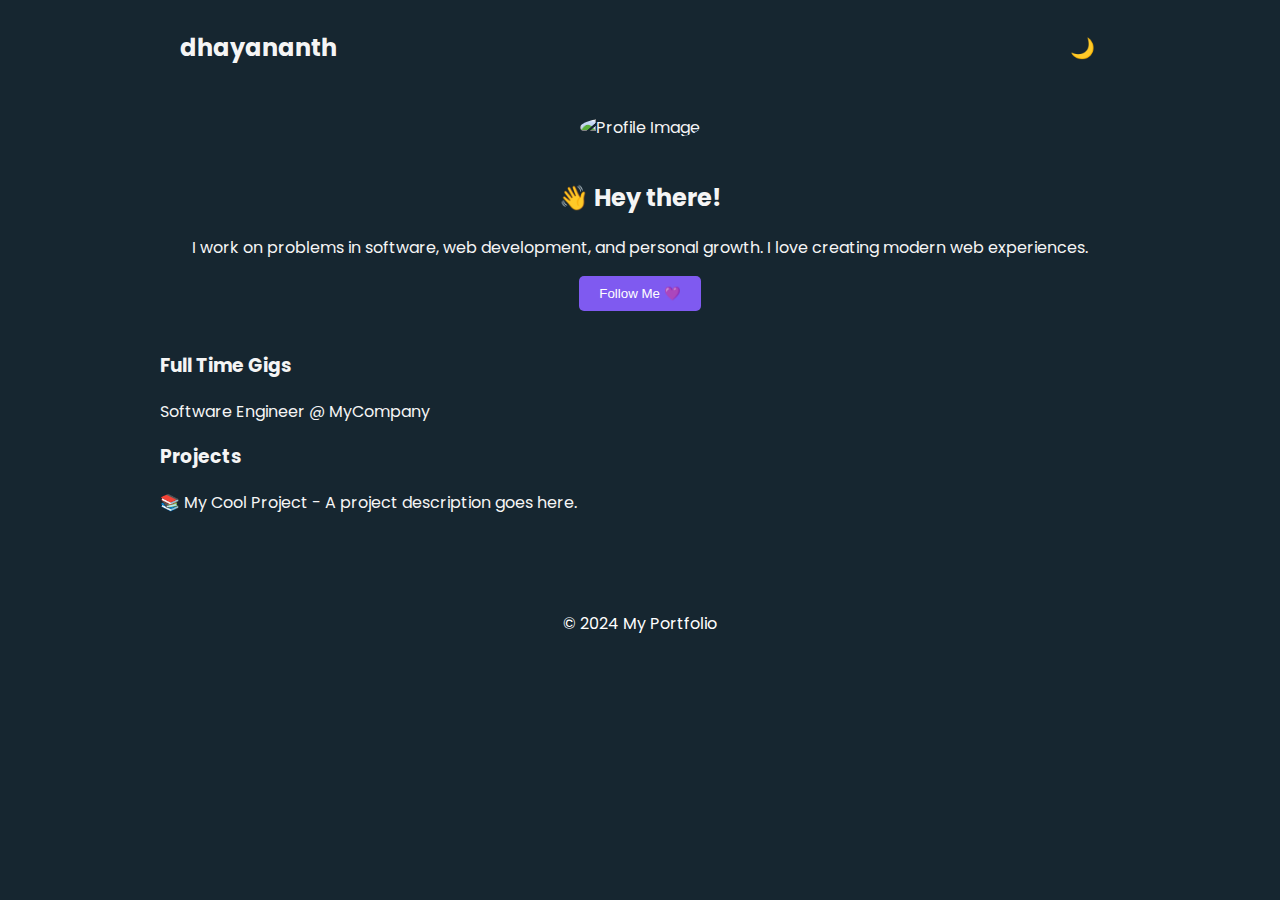
==== index.html @ 0efe6bfe "initial commit" ====
<!DOCTYPE html>
<html lang="en">
  <head>
    <meta charset="UTF-8" />
    <meta name="viewport" content="width=device-width, initial-scale=1.0" />
    <meta http-equiv="X-UA-Compatible" content="IE=edge" />
    <title>dhayananth</title>
    <link rel="preconnect" href="https://fonts.googleapis.com">
<link rel="preconnect" href="https://fonts.gstatic.com" crossorigin>
<link href="https://fonts.googleapis.com/css2?family=Poppins:ital,wght@0,100;0,200;0,300;0,400;0,500;0,600;0,700;0,800;0,900;1,100;1,200;1,300;1,400;1,500;1,600;1,700;1,800;1,900&display=swap" rel="stylesheet">
    <link rel="stylesheet" href="style.css" />
  </head>
  <body class="dark-mode">
    <div class="container">
      <nav>

          <div class="logo">
            <h1>dhayananth</h1>
          </div>
    

          <div class="nav-links" id="navLinks">
            <!-- <a href="#">Blog</a>
            <a href="#">Guestbook</a> -->
          </div>

          <div class="theme-hamburger">
            <button id="theme-toggle">🌙</button>
            <div class="hamburger" id="hamburger">
              <span></span>
              <span></span>
              <span></span>
            </div>

 
      </nav>

      <section class="intro">
        <img
          src="your-profile-image.jpg"
          alt="Profile Image"
          class="profile-img"
        />
        <h2>👋 Hey there!</h2>
        <p>
          I work on problems in software, web development, and personal growth.
          I love creating modern web experiences.
        </p>
        <button class="follow-btn">Follow Me 💜</button>
      </section>

      <section class="content">
        <h3>Full Time Gigs</h3>
        <p>Software Engineer @ MyCompany</p>

        <h3>Projects</h3>
        <p>📚 My Cool Project - A project description goes here.</p>
      </section>
    </div>

    <footer>
      <p>&copy; 2024 My Portfolio</p>
    </footer>

    <script src="script.js"></script>
  </body>
</html>
---- style.css ----
/* Base Styles */
:root {
    --background-color-light: #cadbe8;
    --text-color-light: #333;
    --background-color-dark:#162630;
    --text-color-dark: #f5f5f5;
    --accent-color: #7f5af0;
    
}


body {
    margin: 0;
    font-family: "Poppins", sans-serif;
  font-weight: 400;
  font-style: normal;
    transition: background-color 0.3s, color 0.3s;
}

.container {
    max-width: 960px;
    margin: 0 auto;
    padding: 20px;
}

/* General styling for the nav */
nav {
    display: flex;
    justify-content: space-between;
    align-items: center;
    padding: 10px 20px; /* Add some padding for better spacing */
}

.logo h1 {
    font-size: 1.5rem; /* Adjust font size */
    font-weight: bold;
    margin: 0; /* Remove default margins */
}

.nav-links {
    display: flex;
    align-items: center;
}

.nav-links a {
    margin-right: 20px; /* Space between links */
    color: inherit;
    text-decoration: none;
    font-weight: bold; /* Adjust font-weight */
}

/* Theme Toggle Button */
#theme-toggle {
    background: none;
    border: none;
    font-size: 20px;
    cursor: pointer;
    padding: 5px; /* Add padding for better touch area */
    color: inherit; /* Inherit the color for both themes */
    transition: color 0.3s;
}

/* Responsive Adjustments */
@media (max-width: 768px) {
    .nav-links {
        display: none;
        flex-direction: column;
        position: absolute;
        top: 50px;
        right: 0;
        background-color: #fff;
        padding: 20px;
        box-shadow: 0 2px 10px rgba(0, 0, 0, 0.1);
    }

    /* Show the hamburger icon */
    .hamburger {
        display: flex;
    }

    /* When the nav-links are shown */
    .nav-links.show {
        display: flex;
    }
}

.theme-hamburger {
    display: flex;
    align-items: center;
    gap: 10px; /* Space between theme toggle and hamburger */
}


/* Hamburger styling */
.hamburger {
    display: none;
    flex-direction: column;
    cursor: pointer;
    gap: 5px;
}

.hamburger span {
    width: 25px;
    height: 3px;
    background-color: #333;
}

/* Theme Toggle Button */
#theme-toggle {
    background: none;
    border: none;
    font-size: 20px;
    cursor: pointer;
    transition: color 0.3s;
}

/* Hide nav links on mobile */
@media (max-width: 768px) {
    .nav-links {
        display: none;
        flex-direction: column;
        position: absolute;
        top: 50px;
        right: 0;
        background-color: #fff;
        padding: 20px;
        box-shadow: 0 2px 10px rgba(0, 0, 0, 0.1);
    }

    /* Show the hamburger icon */
    .hamburger {
        display: flex;
    }

    /* When the nav-links are shown */
    .nav-links.show {
        display: flex;
    }
}

/* Nav Links for Mobile */
@media (max-width: 768px) {
    .nav-links a {
        display: block;
        margin-bottom: 10px;
    }

    .container {
        padding: 10px;
    }
}

/* Intro section */
.intro {
    text-align: center;
    margin: 40px 0;
}

.profile-img {
    width: 120px;
    height: 120px;
    border-radius: 50%;
    margin-bottom: 20px;
}

.follow-btn {
    padding: 10px 20px;
    background-color: var(--accent-color);
    border: none;
    border-radius: 5px;
    color: white;
    cursor: pointer;
    transition: background-color 0.3s;
}

.follow-btn:hover {
    background-color: #6243c2;
}

.content {
    margin: 40px 0;
}

footer {
    text-align: center;
    padding: 20px 0;
    background-color: var(--background-color-dark);
    color: white;
}

/* Define default theme colors */
body.light-mode {
    background-color: var(--background-color-light);
    color: var(--text-color-light);
}

body.dark-mode {
    background-color: var(--background-color-dark);
    color: var(--text-color-dark);
}

/* Theme Toggle Styles */
body.light-mode #theme-toggle {
    color: var(--text-color-light);
}

body.dark-mode #theme-toggle {
    color: var(--text-color-dark);
}

/* Responsive */
@media (max-width: 768px) {
    .theme-hamburger {
        gap: 10px;
    }

    .container {
        padding: 10px;
    }

    .nav-links a {
        display: block;
        margin-bottom: 10px;
    }
}
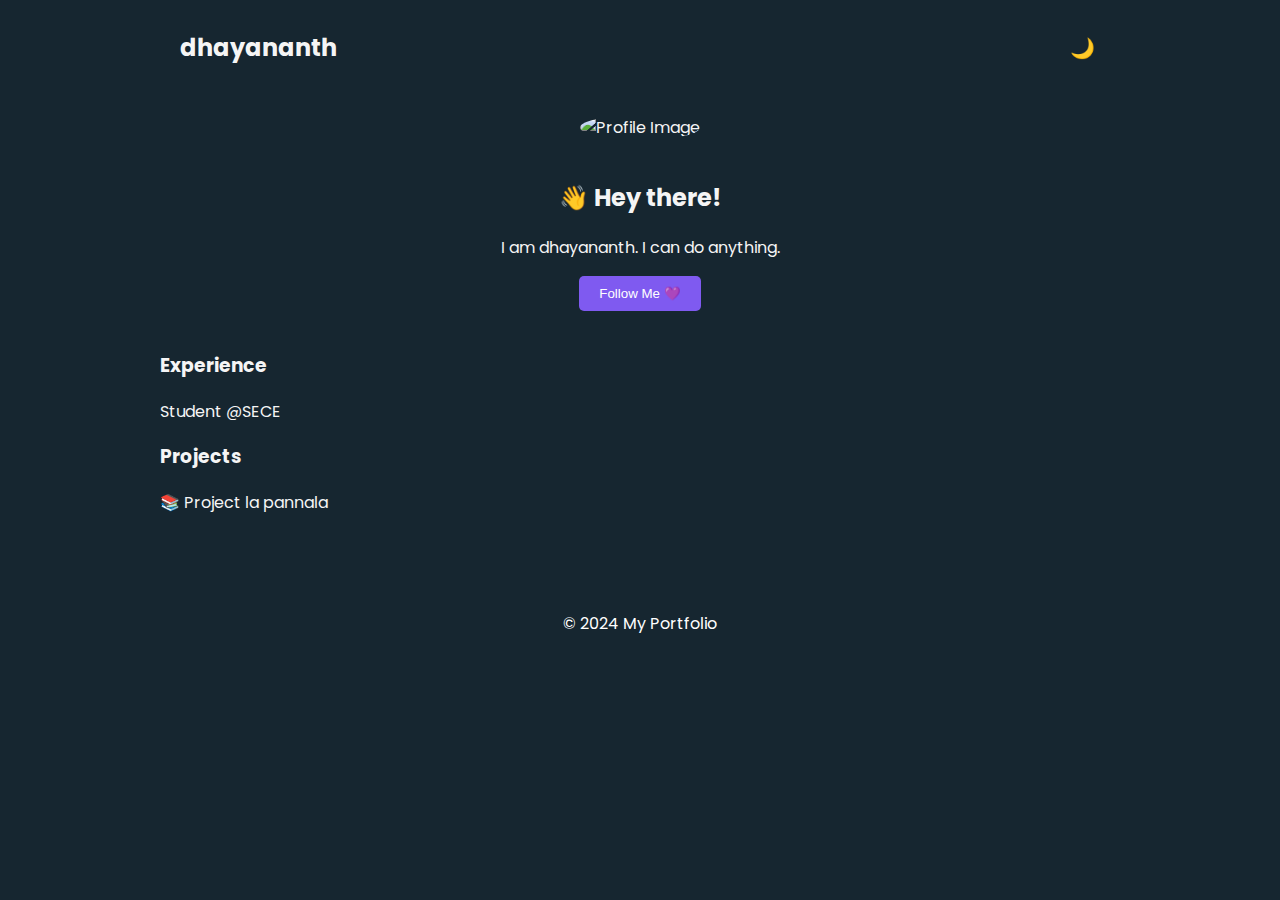
==== commit 47bf0f91: "added index.html" ====
--- a/index.html
+++ b/index.html
@@ -7,6 +7,7 @@
     <title>dhayananth</title>
     <link rel="preconnect" href="https://fonts.googleapis.com">
 <link rel="preconnect" href="https://fonts.gstatic.com" crossorigin>
+<link rel="icon" type="image/x-icon" href="/assets/favicon.png">
 <link href="https://fonts.googleapis.com/css2?family=Poppins:ital,wght@0,100;0,200;0,300;0,400;0,500;0,600;0,700;0,800;0,900;1,100;1,200;1,300;1,400;1,500;1,600;1,700;1,800;1,900&display=swap" rel="stylesheet">
     <link rel="stylesheet" href="style.css" />
   </head>
@@ -43,18 +44,17 @@
         />
         <h2>👋 Hey there!</h2>
         <p>
-          I work on problems in software, web development, and personal growth.
-          I love creating modern web experiences.
+          I am dhayananth. I can do anything.
         </p>
         <button class="follow-btn">Follow Me 💜</button>
       </section>
 
       <section class="content">
-        <h3>Full Time Gigs</h3>
-        <p>Software Engineer @ MyCompany</p>
+        <h3>Experience</h3>
+        <p>Student @SECE</p>
 
         <h3>Projects</h3>
-        <p>📚 My Cool Project - A project description goes here.</p>
+        <p>📚 Project la pannala</p>
       </section>
     </div>
 
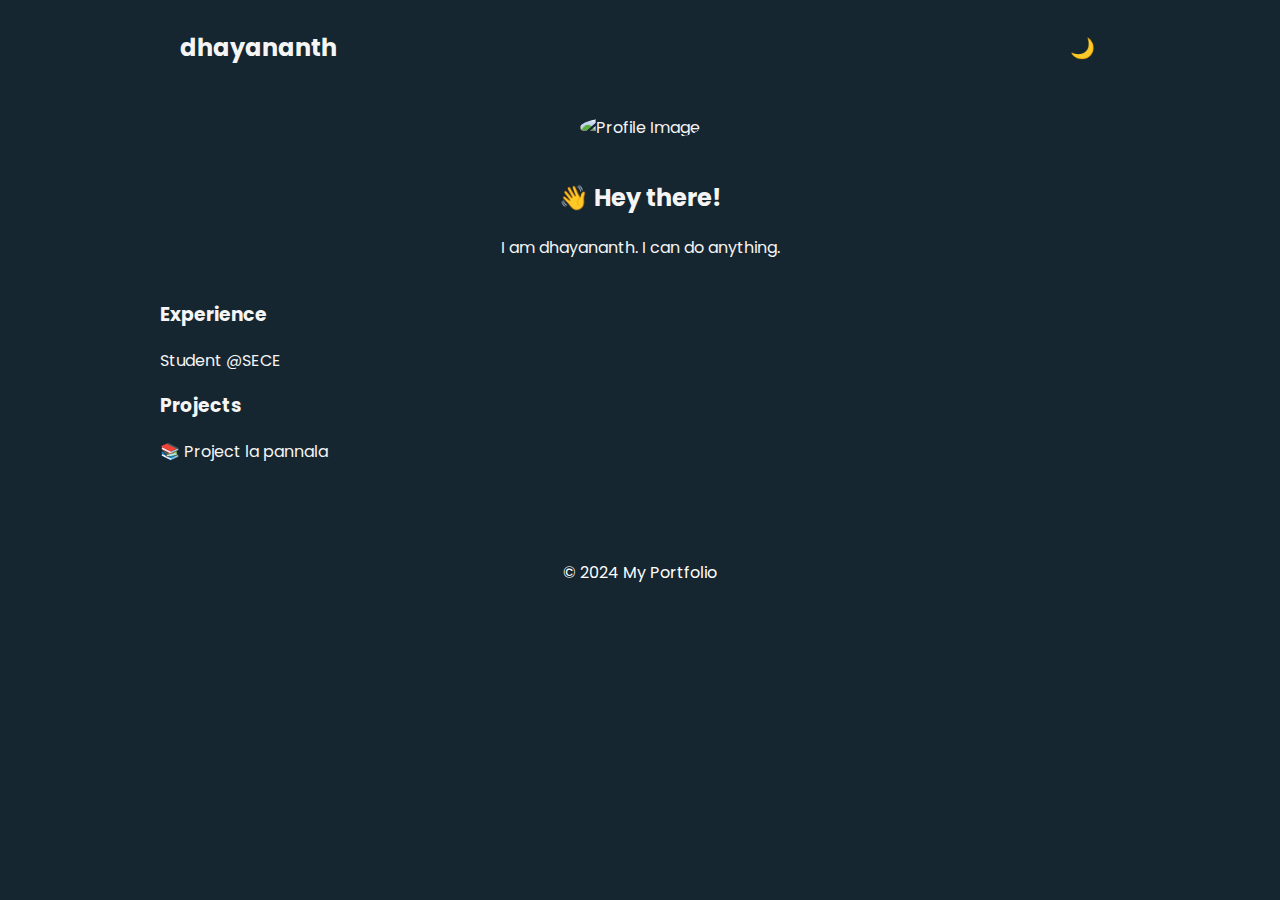
==== commit 1a86aae0: "added index.html" ====
--- a/index.html
+++ b/index.html
@@ -46,7 +46,7 @@
         <p>
           I am dhayananth. I can do anything.
         </p>
-        <button class="follow-btn">Follow Me 💜</button>
+        <!-- <button class="follow-btn">Follow Me 💜</button> -->
       </section>
 
       <section class="content">
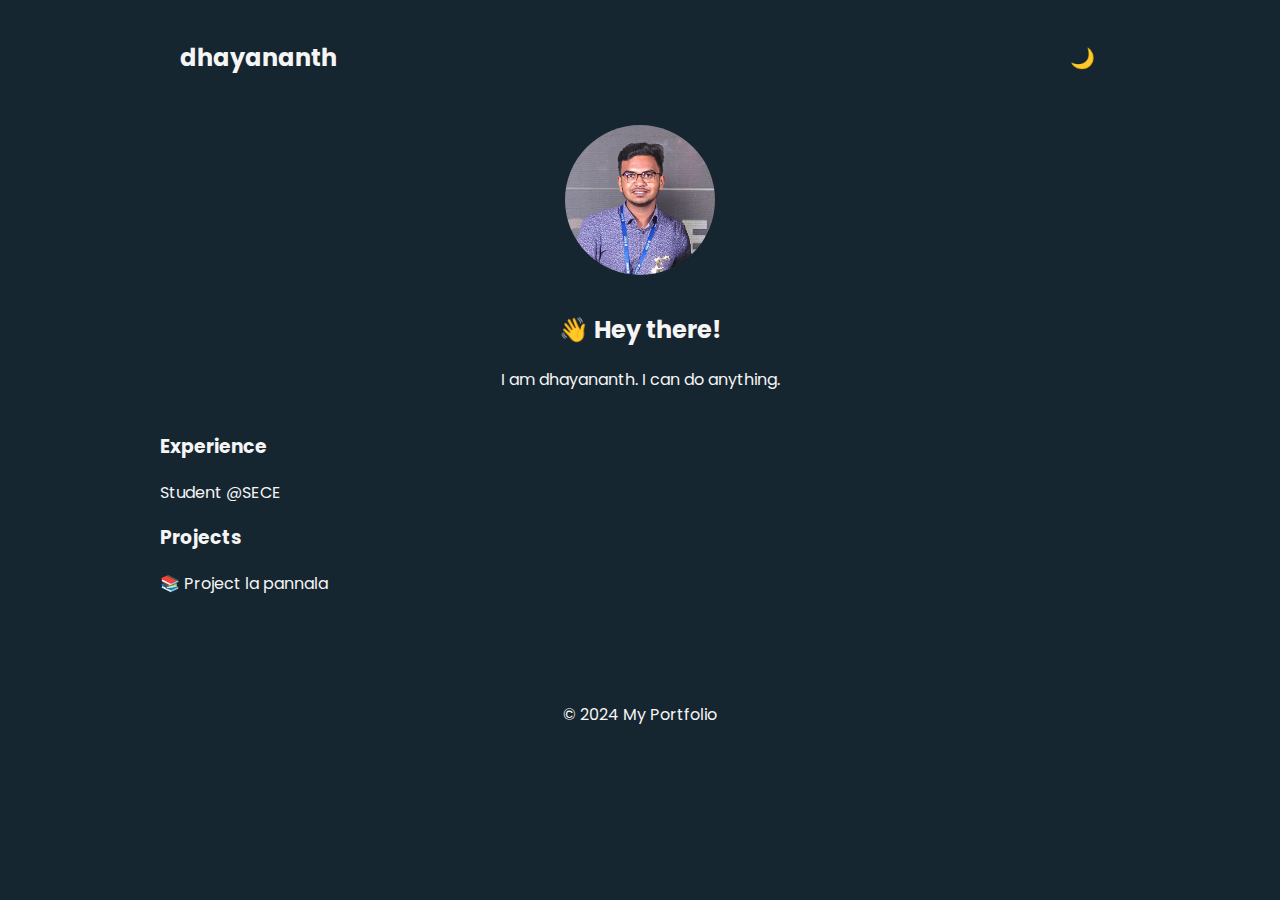
==== commit fc09fa99: "updated photo" ====
--- a/index.html
+++ b/index.html
@@ -32,13 +32,14 @@
               <span></span>
               <span></span>
             </div>
+            </div>
 
  
       </nav>
 
       <section class="intro">
         <img
-          src="your-profile-image.jpg"
+          src="/assets/hi.png"
           alt="Profile Image"
           class="profile-img"
         />
@@ -58,7 +59,7 @@
       </section>
     </div>
 
-    <footer>
+    <footer class="light-mode">
       <p>&copy; 2024 My Portfolio</p>
     </footer>
 
--- a/style.css
+++ b/style.css
@@ -2,25 +2,23 @@
 :root {
     --background-color-light: #cadbe8;
     --text-color-light: #333;
-    --background-color-dark:#162630;
+    --background-color-dark: #162630;
     --text-color-dark: #f5f5f5;
     --accent-color: #7f5af0;
-    
 }
-
 
 body {
     margin: 0;
     font-family: "Poppins", sans-serif;
-  font-weight: 400;
-  font-style: normal;
+    font-weight: 400;
+    font-style: normal;
     transition: background-color 0.3s, color 0.3s;
 }
 
 .container {
     max-width: 960px;
     margin: 0 auto;
-    padding: 20px;
+    padding: 30px;
 }
 
 /* General styling for the nav */
@@ -28,13 +26,13 @@
     display: flex;
     justify-content: space-between;
     align-items: center;
-    padding: 10px 20px; /* Add some padding for better spacing */
+    padding: 10px 20px;
 }
 
 .logo h1 {
-    font-size: 1.5rem; /* Adjust font size */
+    font-size: 1.5rem;
     font-weight: bold;
-    margin: 0; /* Remove default margins */
+    margin: 0;
 }
 
 .nav-links {
@@ -43,10 +41,10 @@
 }
 
 .nav-links a {
-    margin-right: 20px; /* Space between links */
+    margin-right: 20px;
     color: inherit;
     text-decoration: none;
-    font-weight: bold; /* Adjust font-weight */
+    font-weight: bold;
 }
 
 /* Theme Toggle Button */
@@ -55,8 +53,8 @@
     border: none;
     font-size: 20px;
     cursor: pointer;
-    padding: 5px; /* Add padding for better touch area */
-    color: inherit; /* Inherit the color for both themes */
+    padding: 5px;
+    color: inherit;
     transition: color 0.3s;
 }
 
@@ -68,7 +66,7 @@
         position: absolute;
         top: 50px;
         right: 0;
-        background-color: #fff;
+        background-color: var(--background-color-light);
         padding: 20px;
         box-shadow: 0 2px 10px rgba(0, 0, 0, 0.1);
     }
@@ -78,18 +76,21 @@
         display: flex;
     }
 
-    /* When the nav-links are shown */
     .nav-links.show {
         display: flex;
+    }
+
+    .nav-links a {
+        display: block;
+        margin-bottom: 10px;
     }
 }
 
 .theme-hamburger {
     display: flex;
     align-items: center;
-    gap: 10px; /* Space between theme toggle and hamburger */
+    gap: 10px;
 }
-
 
 /* Hamburger styling */
 .hamburger {
@@ -105,51 +106,6 @@
     background-color: #333;
 }
 
-/* Theme Toggle Button */
-#theme-toggle {
-    background: none;
-    border: none;
-    font-size: 20px;
-    cursor: pointer;
-    transition: color 0.3s;
-}
-
-/* Hide nav links on mobile */
-@media (max-width: 768px) {
-    .nav-links {
-        display: none;
-        flex-direction: column;
-        position: absolute;
-        top: 50px;
-        right: 0;
-        background-color: #fff;
-        padding: 20px;
-        box-shadow: 0 2px 10px rgba(0, 0, 0, 0.1);
-    }
-
-    /* Show the hamburger icon */
-    .hamburger {
-        display: flex;
-    }
-
-    /* When the nav-links are shown */
-    .nav-links.show {
-        display: flex;
-    }
-}
-
-/* Nav Links for Mobile */
-@media (max-width: 768px) {
-    .nav-links a {
-        display: block;
-        margin-bottom: 10px;
-    }
-
-    .container {
-        padding: 10px;
-    }
-}
-
 /* Intro section */
 .intro {
     text-align: center;
@@ -157,10 +113,10 @@
 }
 
 .profile-img {
-    width: 120px;
-    height: 120px;
+    width: 150px;
+    height: 150px;
     border-radius: 50%;
-    margin-bottom: 20px;
+    margin-bottom: 10px;
 }
 
 .follow-btn {
@@ -181,15 +137,20 @@
     margin: 40px 0;
 }
 
+/* Footer Styling */
 footer {
     text-align: center;
     padding: 20px 0;
-    background-color: var(--background-color-dark);
-    color: white;
+    transition: background-color 0.3s, color 0.3s;
 }
 
-/* Define default theme colors */
+/* Theme Modes for Body and Footer */
 body.light-mode {
+    background-color: var(--background-color-light);
+    color: var(--text-color-light);
+}
+
+body.light-mode footer {
     background-color: var(--background-color-light);
     color: var(--text-color-light);
 }
@@ -199,7 +160,12 @@
     color: var(--text-color-dark);
 }
 
-/* Theme Toggle Styles */
+body.dark-mode footer {
+    background-color: var(--background-color-dark);
+    color: var(--text-color-dark);
+}
+
+/* Theme Toggle Styles for Button */
 body.light-mode #theme-toggle {
     color: var(--text-color-light);
 }
@@ -208,18 +174,13 @@
     color: var(--text-color-dark);
 }
 
-/* Responsive */
+/* Responsive Styles (already handled above) */
 @media (max-width: 768px) {
-    .theme-hamburger {
-        gap: 10px;
-    }
-
     .container {
         padding: 10px;
     }
 
-    .nav-links a {
-        display: block;
-        margin-bottom: 10px;
+    .theme-hamburger {
+        gap: 10px;
     }
 }
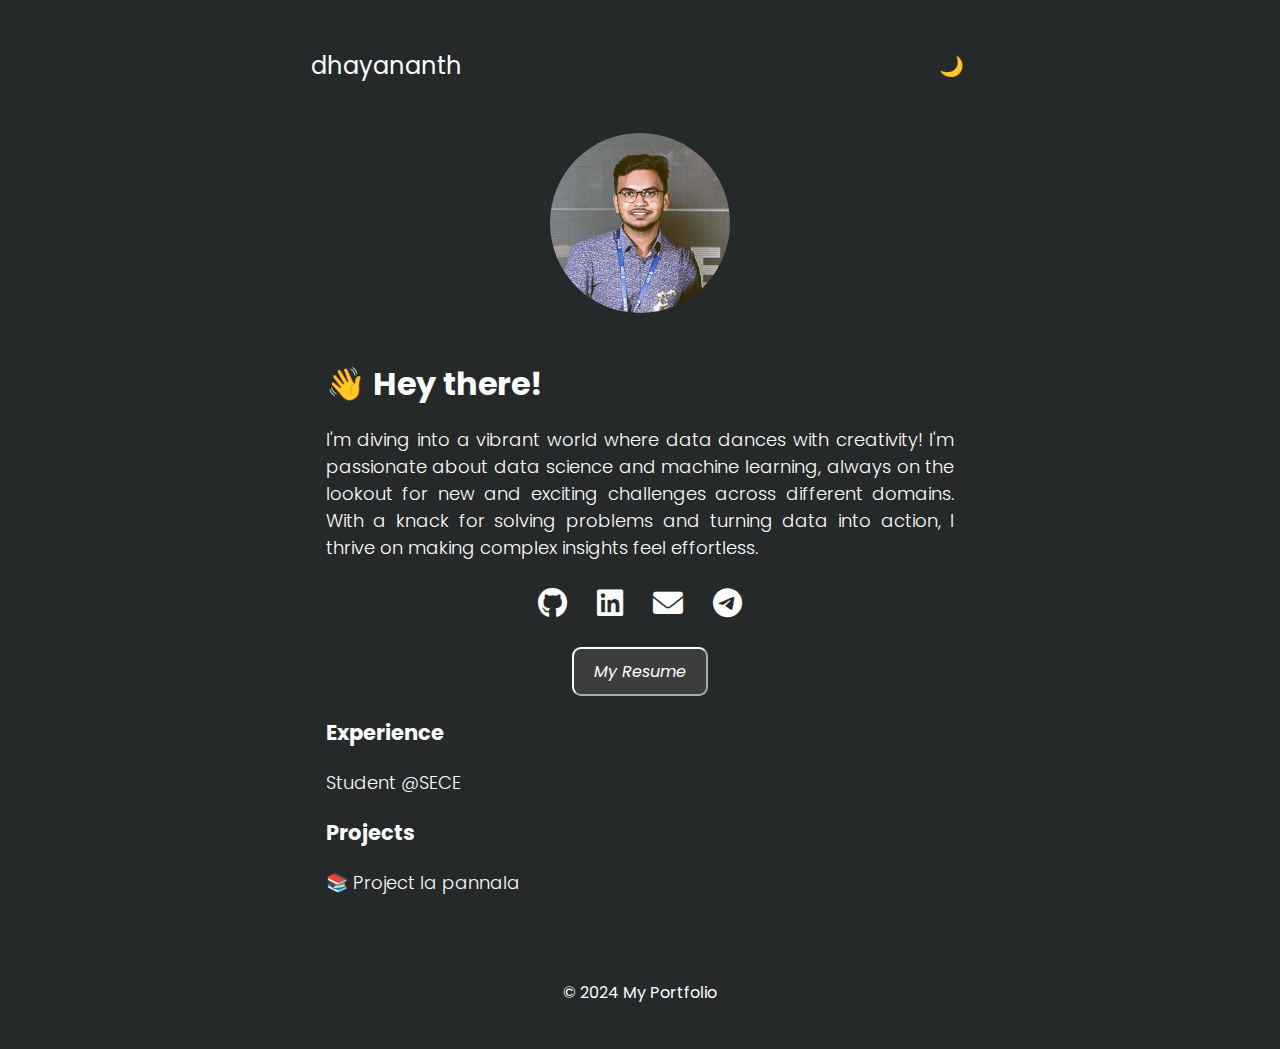
==== commit 5bd6c289: "update 1.0" ====
--- a/index.html
+++ b/index.html
@@ -5,52 +5,92 @@
     <meta name="viewport" content="width=device-width, initial-scale=1.0" />
     <meta http-equiv="X-UA-Compatible" content="IE=edge" />
     <title>dhayananth</title>
-    <link rel="preconnect" href="https://fonts.googleapis.com">
-<link rel="preconnect" href="https://fonts.gstatic.com" crossorigin>
-<link rel="icon" type="image/x-icon" href="/assets/favicon.png">
-<link href="https://fonts.googleapis.com/css2?family=Poppins:ital,wght@0,100;0,200;0,300;0,400;0,500;0,600;0,700;0,800;0,900;1,100;1,200;1,300;1,400;1,500;1,600;1,700;1,800;1,900&display=swap" rel="stylesheet">
+    <link rel="preconnect" href="https://fonts.googleapis.com" />
+    <link rel="preconnect" href="https://fonts.gstatic.com" crossorigin />
+    <link rel="icon" type="image/x-icon" href="/assets/favicon.png" />
+    <link
+      href="https://fonts.googleapis.com/css2?family=Poppins:ital,wght@0,100;0,200;0,300;0,400;0,500;0,600;0,700;0,800;0,900;1,100;1,200;1,300;1,400;1,500;1,600;1,700;1,800;1,900&display=swap"
+      rel="stylesheet"
+    />
+    <link
+      rel="stylesheet"
+      href="https://cdnjs.cloudflare.com/ajax/libs/font-awesome/6.0.0-beta3/css/all.min.css"
+    />
     <link rel="stylesheet" href="style.css" />
   </head>
   <body class="dark-mode">
     <div class="container">
       <nav>
+        <div class="logo">
+          <h1>dhayananth</h1>
+        </div>
 
-          <div class="logo">
-            <h1>dhayananth</h1>
+        <div class="nav-links" id="navLinks">
+          <!-- <a href="#">Blog</a>
+          <a href="#">Guestbook</a> -->
+        </div>
+
+        <div class="theme-hamburger">
+          <button id="theme-toggle">🌙</button>
+          <div class="hamburger" id="hamburger">
+            <span></span>
+            <span></span>
+            <span></span>
           </div>
-    
-
-          <div class="nav-links" id="navLinks">
-            <!-- <a href="#">Blog</a>
-            <a href="#">Guestbook</a> -->
-          </div>
-
-          <div class="theme-hamburger">
-            <button id="theme-toggle">🌙</button>
-            <div class="hamburger" id="hamburger">
-              <span></span>
-              <span></span>
-              <span></span>
-            </div>
-            </div>
-
- 
+        </div>
       </nav>
 
       <section class="intro">
-        <img
-          src="/assets/hi.png"
-          alt="Profile Image"
-          class="profile-img"
-        />
-        <h2>👋 Hey there!</h2>
-        <p>
-          I am dhayananth. I can do anything.
-        </p>
+        <img src="/assets/hi.png" alt="Profile Image" class="profile-img" />
+
+        <!-- <h2>👋 Hey I am dhayananth</h2> -->
+
         <!-- <button class="follow-btn">Follow Me 💜</button> -->
       </section>
 
       <section class="content">
+        <h1 style="font-size: xx-large; margin: 0%">👋 Hey there!</h1>
+        <p>
+          I'm diving into a vibrant world where data dances with creativity! I'm
+          passionate about data science and machine learning, always on the
+          lookout for new and exciting challenges across different domains. With
+          a knack for solving problems and turning data into action, I thrive on
+          making complex insights feel effortless.
+        </p>
+        <section class="social-icons">
+          <a href="https://github.com/dhayananthb" target="_blank" class="icon"
+            ><i class="fab fa-github"></i
+          ></a>
+          <a
+            href="https://in.linkedin.com/in/dhayananthb"
+            target="_blank"
+            class="icon"
+            ><i class="fab fa-linkedin"></i
+          ></a>
+          <!-- <a href="https://twitter.com/dhayananthb" target="_blank" class="icon"><i class="fab fa-twitter"></i></a> -->
+          <a href="mailto:dhayananthtn@gmail.com" class="icon"
+            ><i class="fas fa-envelope"></i
+          ></a>
+          <a href="https://t.me/DhayananthB" target="_blank" class="icon"
+            ><i class="fab fa-telegram"></i
+          ></a>
+        </section>
+        <div class="resume-button">
+          <a href="https://in.linkedin.com/in/dhayananthb" target="_blank">
+            <button
+              id="resume-btn"
+              style="
+                font-family: 'Poppins', sans-serif;
+                font-weight: 400;
+                font-style: oblique;
+                font-size: medium;
+              "
+            >
+              My Resume
+            </button></a
+          >
+        </div>
+        
         <h3>Experience</h3>
         <p>Student @SECE</p>
 
--- a/style.css
+++ b/style.css
@@ -1,23 +1,35 @@
 /* Base Styles */
 :root {
-    --background-color-light: #cadbe8;
-    --text-color-light: #333;
-    --background-color-dark: #162630;
-    --text-color-dark: #f5f5f5;
-    --accent-color: #7f5af0;
+    --icon-color-light: black;
+    --icon-color-dark: #fefffe;
+    --background-color-light: #f7f7f7;
+    --text-color-light: #333333;
+    --background-color-dark: #262929;
+    --text-color-dark: #fefffe;
+    --accent-color: #f04a66;
 }
 
 body {
-    margin: 0;
     font-family: "Poppins", sans-serif;
     font-weight: 400;
     font-style: normal;
     transition: background-color 0.3s, color 0.3s;
+}
+
+.content {
+    margin-left: 5%;
+    margin-right: 5%;
+    text-align: justify;
+    font-weight: 300;
+    font-style: normal;
+    font-size: 18px;
 }
 
 .container {
     max-width: 960px;
     margin: 0 auto;
+    margin-left: 20%;
+    margin-right: 20%;
     padding: 30px;
 }
 
@@ -31,7 +43,8 @@
 
 .logo h1 {
     font-size: 1.5rem;
-    font-weight: bold;
+    font-weight: 400;
+    font-style: normal;
     margin: 0;
 }
 
@@ -56,6 +69,26 @@
     padding: 5px;
     color: inherit;
     transition: color 0.3s;
+}
+
+/* Social Icons Styling */
+.social-icons {
+    display: flex;
+    justify-content: center;  /* Center align icons */
+    align-items: center;
+    margin: 20px 0;          /* Space above and below icons */
+}
+
+.social-icons a {
+    margin: 0 15px;          /* Space between icons */
+    font-size: 30px;         /* Icon size */
+    color: var(--icon-color-light); /* Default icon color (light mode) */
+    transition: color 0.3s;  /* Smooth color transition */
+}
+
+/* Dark Mode Styling for Icons */
+body.dark-mode .social-icons a {
+    color: var(--icon-color-dark); /* Icon color in dark mode */
 }
 
 /* Responsive Adjustments */
@@ -84,6 +117,11 @@
         display: block;
         margin-bottom: 10px;
     }
+    
+    .container {
+        margin-left: 3%;
+        margin-right: 3%;
+    }
 }
 
 .theme-hamburger {
@@ -113,10 +151,11 @@
 }
 
 .profile-img {
-    width: 150px;
-    height: 150px;
+    width: 180px;
+    height: 180px;
     border-radius: 50%;
-    margin-bottom: 10px;
+    margin-bottom: 0px;
+    padding: 0px;
 }
 
 .follow-btn {
@@ -133,10 +172,6 @@
     background-color: #6243c2;
 }
 
-.content {
-    margin: 40px 0;
-}
-
 /* Footer Styling */
 footer {
     text-align: center;
@@ -184,3 +219,52 @@
         gap: 10px;
     }
 }
+
+/* Button Styling */
+.resume-button {
+    
+    text-align: center; /* Center the button */
+    margin: 20px 0;    /* Space above and below the button */
+    
+}
+#resume-btn{
+    font-weight: 300;
+    font-style: normal;
+    font-size: 18px;
+}
+
+.resume-button button {
+    padding: 10px 20px;                           /* Padding for the button */
+    font-weight: 300;
+    font-style: Italic;
+
+    border-radius: 9px;                            /* Rounded corners */
+    background-color: transparent;                 /* Background color */
+    color: var(--icon-color-light);                /* Default text color */
+    font-size: 18px;                               /* Font size */
+    cursor: pointer;                               /* Pointer cursor */
+    transition: background-color 0.3s, color 0.3s, border-color 0.3s; /* Smooth transition */
+}
+
+/* Light Mode Button Styles */
+body.light-mode .resume-button button {
+    border-color: var(--accent-color);             /* Border color in light mode */
+    background-color: rgba(0, 0, 0, 0.1);         /* Light background effect */
+    color: black;                                   /* Text color in light mode */
+}
+
+/* Dark Mode Button Styles */
+body.dark-mode .resume-button button {
+    border-color: var(--icon-color-dark);          /* Border color in dark mode */
+    background-color: rgba(255, 255, 255, 0.1);    /* Dark background effect */
+    color: white;                                   /* Text color in dark mode */
+}
+
+/* Button Hover Effect */
+.resume-button button:hover {
+    background-color: var(--accent-color);         /* Change background on hover */
+    color: white;                                   /* Change text color on hover */
+    border-color: #fff;                           
+    box-shadow: 0 4px 8px rgba(0, 0, 0, 0.2);      /* Add shadow for depth on hover */
+    transform: scale(1.05);                         /* Slightly scale up on hover */
+}
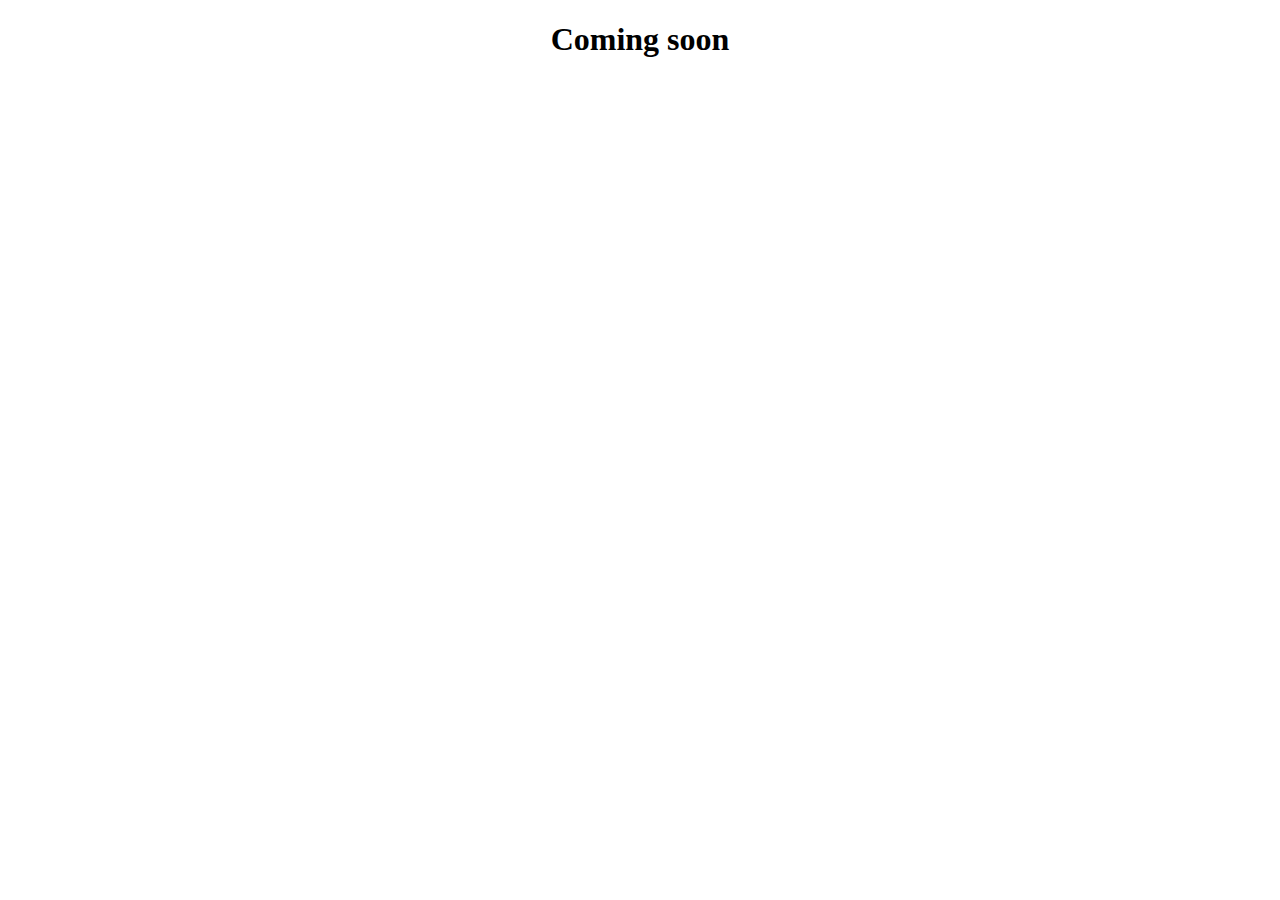
==== commit a83ad309: "update" ====
--- a/index.html
+++ b/index.html
@@ -1,108 +1,12 @@
 <!DOCTYPE html>
 <html lang="en">
-  <head>
-    <meta charset="UTF-8" />
-    <meta name="viewport" content="width=device-width, initial-scale=1.0" />
-    <meta http-equiv="X-UA-Compatible" content="IE=edge" />
+<head>
+    <meta charset="UTF-8">
+    <meta name="viewport" content="width=device-width, initial-scale=1.0">
     <title>dhayananth</title>
-    <link rel="preconnect" href="https://fonts.googleapis.com" />
-    <link rel="preconnect" href="https://fonts.gstatic.com" crossorigin />
-    <link rel="icon" type="image/x-icon" href="/assets/favicon.png" />
-    <link
-      href="https://fonts.googleapis.com/css2?family=Poppins:ital,wght@0,100;0,200;0,300;0,400;0,500;0,600;0,700;0,800;0,900;1,100;1,200;1,300;1,400;1,500;1,600;1,700;1,800;1,900&display=swap"
-      rel="stylesheet"
-    />
-    <link
-      rel="stylesheet"
-      href="https://cdnjs.cloudflare.com/ajax/libs/font-awesome/6.0.0-beta3/css/all.min.css"
-    />
-    <link rel="stylesheet" href="style.css" />
-  </head>
-  <body class="dark-mode">
-    <div class="container">
-      <nav>
-        <div class="logo">
-          <h1>dhayananth</h1>
-        </div>
-
-        <div class="nav-links" id="navLinks">
-          <!-- <a href="#">Blog</a>
-          <a href="#">Guestbook</a> -->
-        </div>
-
-        <div class="theme-hamburger">
-          <button id="theme-toggle">🌙</button>
-          <div class="hamburger" id="hamburger">
-            <span></span>
-            <span></span>
-            <span></span>
-          </div>
-        </div>
-      </nav>
-
-      <section class="intro">
-        <img src="/assets/hi.png" alt="Profile Image" class="profile-img" />
-
-        <!-- <h2>👋 Hey I am dhayananth</h2> -->
-
-        <!-- <button class="follow-btn">Follow Me 💜</button> -->
-      </section>
-
-      <section class="content">
-        <h1 style="font-size: xx-large; margin: 0%">👋 Hey there!</h1>
-        <p>
-          I'm diving into a vibrant world where data dances with creativity! I'm
-          passionate about data science and machine learning, always on the
-          lookout for new and exciting challenges across different domains. With
-          a knack for solving problems and turning data into action, I thrive on
-          making complex insights feel effortless.
-        </p>
-        <section class="social-icons">
-          <a href="https://github.com/dhayananthb" target="_blank" class="icon"
-            ><i class="fab fa-github"></i
-          ></a>
-          <a
-            href="https://in.linkedin.com/in/dhayananthb"
-            target="_blank"
-            class="icon"
-            ><i class="fab fa-linkedin"></i
-          ></a>
-          <!-- <a href="https://twitter.com/dhayananthb" target="_blank" class="icon"><i class="fab fa-twitter"></i></a> -->
-          <a href="mailto:dhayananthtn@gmail.com" class="icon"
-            ><i class="fas fa-envelope"></i
-          ></a>
-          <a href="https://t.me/DhayananthB" target="_blank" class="icon"
-            ><i class="fab fa-telegram"></i
-          ></a>
-        </section>
-        <div class="resume-button">
-          <a href="https://in.linkedin.com/in/dhayananthb" target="_blank">
-            <button
-              id="resume-btn"
-              style="
-                font-family: 'Poppins', sans-serif;
-                font-weight: 400;
-                font-style: oblique;
-                font-size: medium;
-              "
-            >
-              My Resume
-            </button></a
-          >
-        </div>
-        
-        <h3>Experience</h3>
-        <p>Student @SECE</p>
-
-        <h3>Projects</h3>
-        <p>📚 Project la pannala</p>
-      </section>
-    </div>
-
-    <footer class="light-mode">
-      <p>&copy; 2024 My Portfolio</p>
-    </footer>
-
-    <script src="script.js"></script>
-  </body>
-</html>
+</head>
+<body>
+    <h1 style="text-align: center;">Coming soon</h1>
+    
+</body>
+</html>